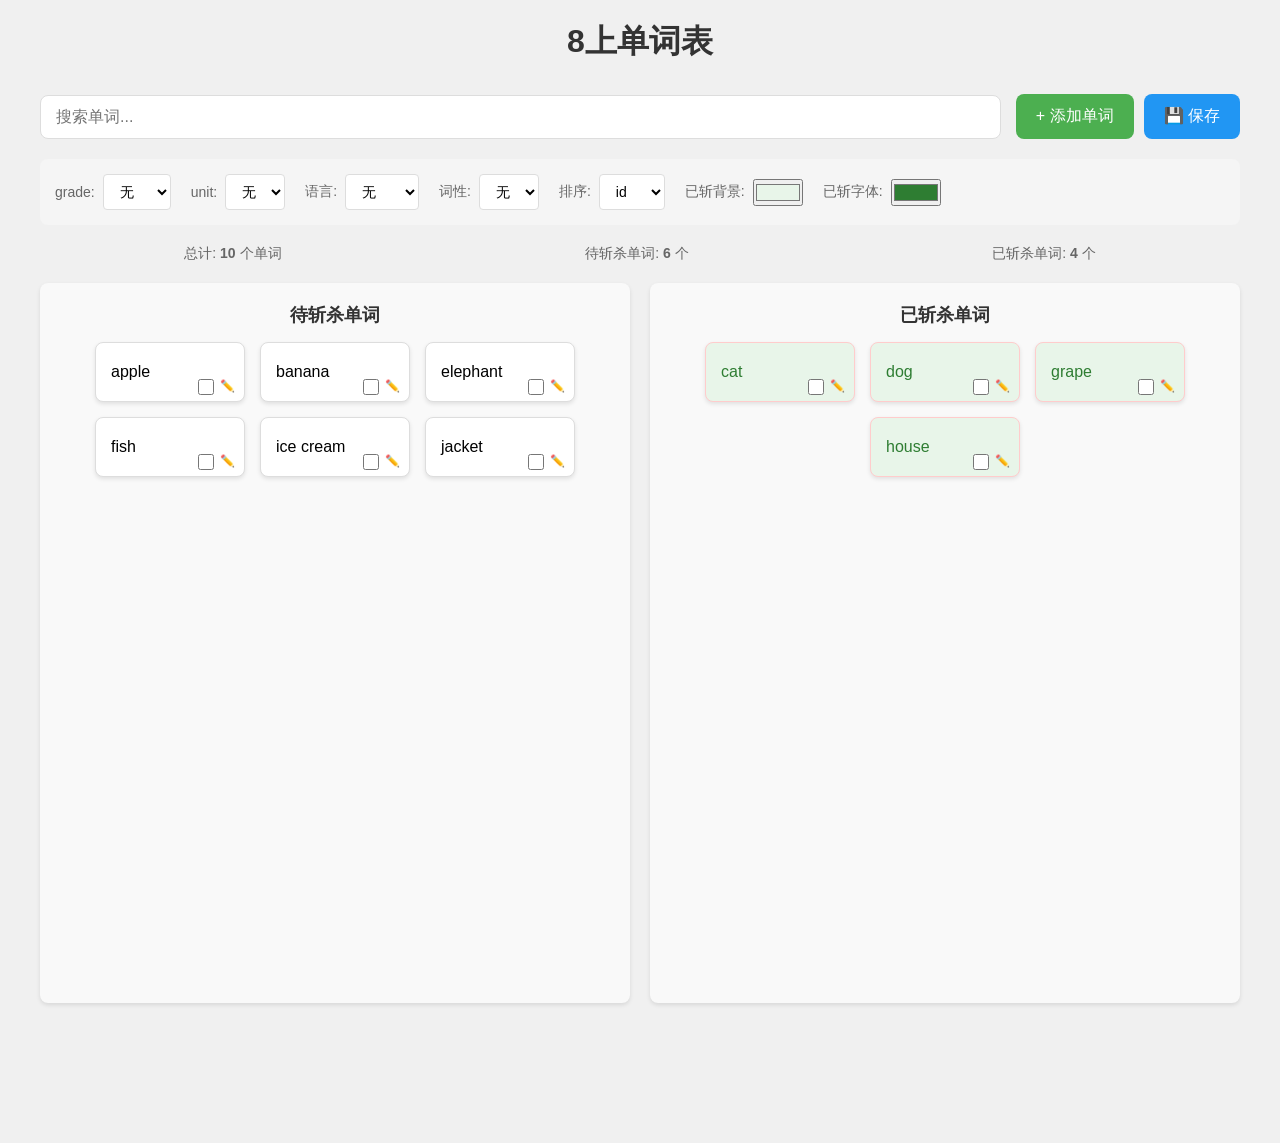
==== index.html @ 4c31b919 "feat: 增强单词管理功能并优化UI样式 扩展单词数据结构，添加年级、单元、词性等字段 实现单词编辑功能，添加表单验证和重复检查 优化卡片样式，添加编辑按钮和复选框功能 改进模态框布局，支持多字段输" ====
<!DOCTYPE html>
<html lang="zh-CN">
<head>
    <meta charset="UTF-8">
    <meta name="viewport" content="width=device-width, initial-scale=1.0">
    <title>8上单词表</title>
    <link rel="preload stylesheet" href="css/style.css" as="style">
</head>
<body>
    <div class="container">
        <h1>8上单词表</h1>
        
        <div class="controls">
            <div class="search-box">
                <input type="text" id="searchInput" placeholder="搜索单词..." onkeyup="searchWords()">
            </div>
            <div class="action-buttons">
                <button class="add-btn" onclick="showAddModal()">+ 添加单词</button>
                <button class="save-btn" onclick="saveChanges()">💾 保存</button>
            </div>
        </div>
        
        <div class="filter-controls">
            <div class="filter-group">
                <label for="gradeFilter">grade:</label>
                <select id="gradeFilter" onchange="applyFilters()">
                    <option value="">无</option>
                    <option value="7上">7上</option>
                    <option value="7下">7下</option>
                    <option value="8上">8上</option>
                    <option value="8下">8下</option>
                    <option value="9上">9上</option>
                    <option value="9下">9下</option>
                </select>
            </div>
            <div class="filter-group">
                <label for="unitFilter">unit:</label>
                <select id="unitFilter" onchange="applyFilters()">
                    <option value="">无</option>
                    <option value="1">1</option>
                    <option value="2">2</option>
                    <option value="3">3</option>
                    <option value="4">4</option>
                    <option value="5">5</option>
                    <option value="6">6</option>
                    <option value="7">7</option>
                    <option value="8">8</option>
                </select>
            </div>
            <div class="filter-group">
                <label for="languageFilter">语言:</label>
                <select id="languageFilter" onchange="applyFilters()">
                    <option value="">无</option>
                    <option value="english">英文</option>
                    <option value="meaning">释义</option>
                </select>
            </div>
            <div class="filter-group">
                <label for="posFilter">词性:</label>
                <select id="posFilter" onchange="applyFilters()">
                    <option value="">无</option>
                </select>
            </div>
            <div class="filter-group">
                <label for="sortFilter">排序:</label>
                <select id="sortFilter" onchange="applyFilters()">
                    <option value="id">id</option>
                    <option value="az">a-z</option>
                </select>
            </div>
            <div class="filter-group">
                <label for="killBgColor">已斩背景:</label>
                <input type="color" id="killBgColor" value="#e8f5e9" onchange="updateKillWordStyle()">
            </div>
            <div class="filter-group">
                <label for="killTextColor">已斩字体:</label>
                <input type="color" id="killTextColor" value="#2e7d32" onchange="updateKillWordStyle()">
            </div>
        </div>
        
        <div class="stats">
            <span>总计: <strong id="totalWords">0</strong> 个单词</span>
            <span>待斩杀单词: <strong id="normalWords">0</strong> 个</span>
            <span>已斩杀单词: <strong id="killWords">0</strong> 个</span>
        </div>
        
        <div class="word-container">
            <div class="word-section">
                <h2>待斩杀单词</h2>
                <div class="word-list" id="normalWordContainer">
                    <div class="loading">加载中...</div>
                </div>
            </div>
            <div class="word-section">
                <h2>已斩杀单词</h2>
                <div class="word-list" id="killWordContainer">
                    <div class="loading">加载中...</div>
                </div>
            </div>
        </div>
    </div>
    
    <div id="modal" class="modal">
        <div class="modal-content">
            <span class="close" onclick="closeModal()">&times;</span>
            <h2 id="modalTitle">添加单词</h2>
            <div class="form-group">
                <label for="wordInput">英文单词:</label>
                <input type="text" id="wordInput" placeholder="输入英文单词">
            </div>
            <div class="form-row">
                <div class="form-group">
                    <label for="gradeInput">grade:</label>
                    <select id="gradeInput">
                        <option value="7上" selected>7上</option>
                        <option value="7下">7下</option>
                        <option value="8上">8上</option>
                        <option value="8下">8下</option>
                        <option value="9上">9上</option>
                        <option value="9下">9下</option>
                    </select>
                </div>
                <div class="form-group">
                    <label for="unitInput">unit:</label>
                    <select id="unitInput">
                        <option value="1" selected>1</option>
                        <option value="2">2</option>
                        <option value="3">3</option>
                        <option value="4">4</option>
                        <option value="5">5</option>
                        <option value="6">6</option>
                        <option value="7">7</option>
                        <option value="8">8</option>
                    </select>
                </div>
                <div class="form-group">
                    <label for="posInput">词性:</label>
                    <input type="text" id="posInput" placeholder="输入词性（如n. v.）">
                </div>
            </div>
            <div class="form-row">
                <div class="form-group">
                    <label for="phoneticInput">音标:</label>
                    <input type="text" id="phoneticInput" placeholder="输入音标">
                </div>
            </div>
            <div class="form-group">
                <label for="meaningInput">释义:</label>
                <input type="text" id="meaningInput" placeholder="输入中文释义">
            </div>
            <div class="form-group">
                <label for="exampleInput">例句:</label>
                <textarea id="exampleInput" placeholder="输入例句，Shift+Enter换行" rows="3"></textarea>
            </div>
            <div class="form-group">
                <label for="relatedInput">联想词:</label>
                <input type="text" id="relatedInput" placeholder="输入联想词">
            </div>
            <div class="form-buttons">
                <button class="btn btn-cancel" onclick="closeModal()">取消</button>
                <button class="btn btn-save" onclick="saveWord()">保存</button>
            </div>
        </div>
    </div>

    <script src="js/main.js" defer></script>
    <div id="wordTooltip" class="word-tooltip">
        <div class="tooltip-content">
            <div class="tooltip-item">
                <strong>释义:</strong> <span id="tooltip-meaning"></span>
            </div>
            <div class="tooltip-item">
                <strong>词性:</strong> <span id="tooltip-pos"></span>
            </div>
            <div class="tooltip-item">
                <strong>音标:</strong> <span id="tooltip-phonetic"></span>
            </div>
            <div class="tooltip-item">
                <strong>例句:</strong> <span id="tooltip-example"></span>
            </div>
            <div class="tooltip-item">
                <strong>联想词:</strong> <span id="tooltip-related"></span>
            </div>
        </div>
    </div>
</body>
</html>
---- css/style.css ----
* {
    margin: 0;
    padding: 0;
    box-sizing: border-box;
}

body {
    font-family: Arial, sans-serif;
    background-color: #f0f0f0;
    padding: 20px;
}

.container {
    max-width: 1200px;
    margin: 0 auto;
}

h1 {
    text-align: center;
    margin-bottom: 30px;
    color: #333;
}

.controls {
    display: flex;
    justify-content: space-between;
    align-items: center;
    margin-bottom: 20px;
    gap: 15px;
    flex-wrap: wrap;
}

.action-buttons {
    display: flex;
    gap: 10px;
}

.save-btn {
    padding: 12px 20px;
    background-color: #2196F3;
    color: white;
    border: none;
    border-radius: 8px;
    cursor: pointer;
    font-size: 16px;
    font-weight: 500;
    transition: background-color 0.3s;
}

.save-btn:hover {
    background-color: #0b7dda;
}

.search-box {
    flex: 1;
}

.search-box input {
    width: 100%;
    padding: 12px 15px;
    border: 1px solid #ddd;
    border-radius: 8px;
    font-size: 16px;
    transition: border-color 0.3s;
}

.search-box input:focus {
    outline: none;
    border-color: #4CAF50;
}

.add-btn {
    padding: 12px 20px;
    background-color: #4CAF50;
    color: white;
    border: none;
    border-radius: 8px;
    cursor: pointer;
    font-size: 16px;
    font-weight: 500;
    transition: background-color 0.3s;
}

.add-btn:hover {
    background-color: #45a049;
}

.filter-controls {
    display: flex;
    gap: 20px;
    margin-bottom: 20px;
    padding: 15px;
    background-color: #f5f5f5;
    border-radius: 8px;
    flex-wrap: wrap;
}

.filter-group {
    display: flex;
    align-items: center;
    gap: 8px;
}

.filter-group label {
    font-size: 14px;
    color: #666;
    white-space: nowrap;
}

.filter-group select {
    padding: 8px 12px;
    border: 1px solid #ddd;
    border-radius: 4px;
    font-size: 14px;
    background-color: white;
    cursor: pointer;
}

.filter-group select:focus {
    outline: none;
    border-color: #4CAF50;
    box-shadow: 0 0 0 2px rgba(76, 175, 80, 0.2);
}

.stats {
    display: flex;
    justify-content: space-around;
    margin-bottom: 20px;
    color: #666;
    font-size: 14px;
    flex-wrap: wrap;
    gap: 15px;
}

.word-container {
    display: flex;
    gap: 20px;
    margin-bottom: 120px;
}

.word-section {
    flex: 1;
    min-width: 300px;
    background-color: #f9f9f9;
    border-radius: 8px;
    padding: 20px;
    box-shadow: 0 2px 4px rgba(0,0,0,0.1);
    min-height: 80vh;
}

#killWordContainer {
    /* height: 30px; */
}

.word-section h2 {
    text-align: center;
    margin-bottom: 15px;
    color: #333;
    font-size: 18px;
}

.word-list {
    display: flex;
    flex-wrap: wrap;
    gap: 15px;
    justify-content: center;
}

.word-card.kill-word {
    background-color: #dfabab;
    border: 1px solid #ffcccc;
}

.word-card.kill-word:hover {
    box-shadow: 0 4px 8px rgba(255, 100, 100, 0.2);
}

.word-card.checked-word {
    background-color: #f8d822;
}

.word-card {
    background-color: white;
    border: 1px solid #ddd;
    border-radius: 8px;
    padding: 20px 15px;
    box-shadow: 0 2px 4px rgba(0,0,0,0.1);
    font-size: 16px;
    font-weight: 500;
    transition: transform 0.2s, box-shadow 0.2s;
    display: flex;
    justify-content: space-between;
    align-items: center;
    min-width: 150px;
    cursor: grab;
    position: relative;
}

.edit-btn {
    position: absolute;
    top: 35px;
    right: 5px;
    font-size: 12px;
    cursor: pointer;
    color: #999;
    background: transparent;
    border-radius: 50%;
    padding: 2px 4px;
    transition: all 0.3s ease;
    line-height: 1;
    z-index: 10;
}

.edit-btn:hover {
    color: #4CAF50;
    transform: scale(1.1);
}

.check-box {
    position: absolute;
    top: 75%;
    right: 30px;
    transform: translateY(-50%);
    width: 16px;
    height: 16px;
    cursor: pointer;
    z-index: 10;
}

.word-card:active {
    cursor: grabbing;
}

.word-text {
    flex: 1;
    text-align: left;
}

.word-text.word-wrap {
    white-space: normal;
    word-wrap: break-word;
    max-width: 100%;
}

.word-card:hover {
    transform: translateY(-2px);
    box-shadow: 0 4px 8px rgba(0,0,0,0.15);
}

.word-text {
    flex: 1;
}

.word-actions {
    display: flex;
    gap: 5px;
}

.action-btn {
    border: none;
    background: none;
    cursor: pointer;
    font-size: 16px;
    padding: 5px;
    border-radius: 4px;
    transition: background-color 0.2s;
}

.edit-btn {
    color: #2196F3;
}

.edit-btn:hover {
    background-color: #e3f2fd;
}

.delete-btn {
    color: #f44336;
}

.delete-btn:hover {
    background-color: #ffebee;
}

.loading {
    text-align: center;
    padding: 40px;
    color: #666;
    font-size: 18px;
}

.error {
    text-align: center;
    padding: 40px;
    color: #f44336;
    font-size: 18px;
}

.no-data {
    text-align: center;
    padding: 40px;
    color: #666;
    font-size: 18px;
    width: 100%;
}

/* 模态框样式 */
.modal {
    display: none;
    position: fixed;
    z-index: 1000;
    left: 0;
    top: 0;
    width: 100%;
    height: 100%;
    background-color: rgba(0,0,0,0.5);
}

.modal-content {
    background-color: #fefefe;
    margin: 5% auto;
    padding: 20px;
    border: 1px solid #888;
    width: 90%;
    max-width: 600px;
    max-height: 90vh;
    overflow-y: auto;
    border-radius: 12px;
    position: relative;
    font-size: 14px;
    box-shadow: 0 4px 20px rgba(0,0,0,0.2);
}

.close {
    color: #aaa;
    float: right;
    font-size: 28px;
    font-weight: bold;
    cursor: pointer;
}

.close:hover {
    color: #000;
}

.modal-content h2 {
    margin-bottom: 20px;
    color: #333;
}

.form-group {
    margin-bottom: 15px;
}

.form-group label {
    display: block;
    margin-bottom: 6px;
    color: #333;
    font-weight: 500;
    font-size: 14px;
}

.form-group input {
    width: 100%;
    padding: 10px;
    border: 1px solid #ddd;
    border-radius: 6px;
    font-size: 14px;
    transition: border-color 0.3s;
}

.form-group select {
    width: 100%;
    padding: 10px;
    border: 1px solid #ddd;
    border-radius: 6px;
    font-size: 14px;
    transition: border-color 0.3s;
}

.form-row {
    display: flex;
    gap: 15px;
    margin-bottom: 15px;
}

.form-row .form-group {
    flex: 1;
    margin-bottom: 0;
}

.form-group input:focus {
    outline: none;
    border-color: #4CAF50;
}

.form-group textarea {
    width: 100%;
    padding: 10px;
    border: 1px solid #ddd;
    border-radius: 6px;
    font-size: 14px;
    resize: vertical;
    min-height: 80px;
    transition: border-color 0.3s;
}

.form-group textarea:focus {
    outline: none;
    border-color: #4CAF50;
}

.form-buttons {
    display: flex;
    gap: 10px;
    justify-content: flex-end;
}

.btn {
    padding: 10px 20px;
    border: none;
    border-radius: 8px;
    cursor: pointer;
    font-size: 16px;
    font-weight: 500;
    transition: background-color 0.3s;
}

.btn-cancel {
    background-color: #9e9e9e;
    color: white;
}

.btn-cancel:hover {
    background-color: #757575;
}

.btn-save {
    background-color: #4CAF50;
    color: white;
}

.btn-save:hover {
    background-color: #45a049;
}

/* 单词浮动框样式 */
.word-tooltip {
    position: fixed;
    z-index: 10000;
    background-color: white;
    border: 1px solid #ddd;
    border-radius: 8px;
    padding: 15px;
    box-shadow: 0 4px 20px rgba(0,0,0,0.2);
    display: none;
    max-width: 360px;
    font-size: 16px;
}

.word-tooltip .tooltip-content {
    display: flex;
    flex-direction: column;
    gap: 8px;
}

.word-tooltip .tooltip-item {
    display: flex;
    gap: 5px;
}

.word-tooltip .tooltip-item strong {
    color: #333;
    min-width: 50px;
}

.word-tooltip .tooltip-item span {
    color: #666;
    flex: 1;
    white-space: pre-wrap;
    word-wrap: break-word;
    align-content: end;
}

/* 响应式设计 */
@media (max-width: 768px) {
    .controls {
        flex-direction: column;
    }
    
    .search-box {
        width: 100%;
    }
    
    .add-btn {
        width: 100%;
    }
    
    .word-card {
        min-width: 100%;
    }
    
    .word-container {
        flex-direction: column;
    }
    
    .word-section {
        width: 100%;
    }
}
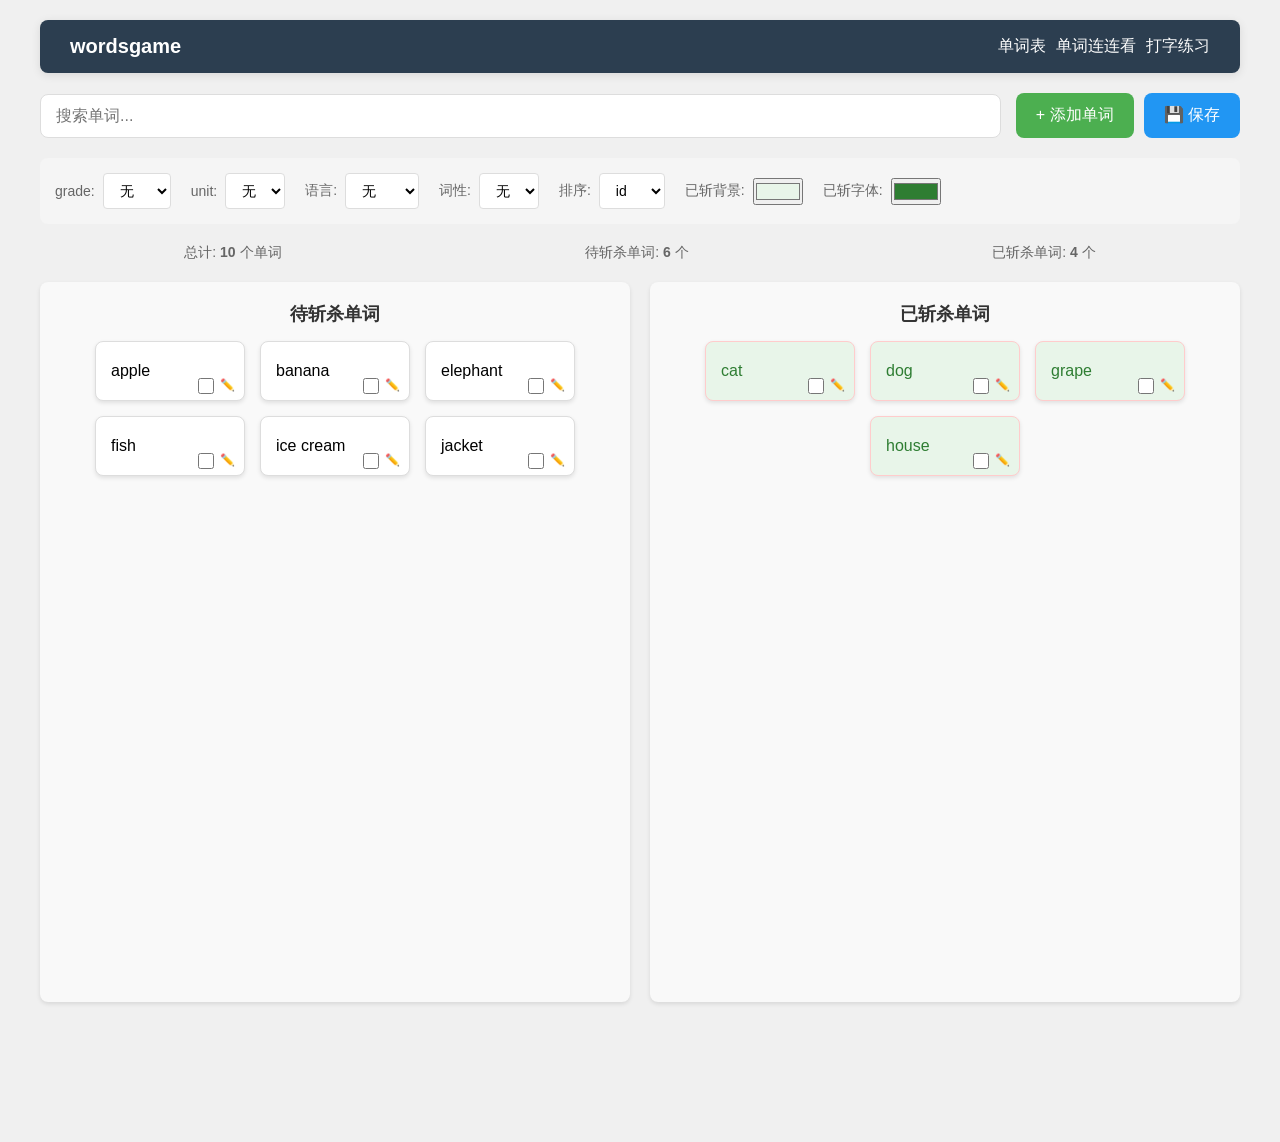
==== commit 01a5e118: "feat: 添加单词连连看游戏和导航栏功能 - 新增单词连连看游戏页面和功能 - 添加导航栏组件实现页面间跳转 - 更新样式表支持导航栏和游戏界面 - 扩展后端路由支持新页面访问" ====
--- a/index.html
+++ b/index.html
@@ -3,12 +3,22 @@
 <head>
     <meta charset="UTF-8">
     <meta name="viewport" content="width=device-width, initial-scale=1.0">
-    <title>8上单词表</title>
-    <link rel="preload stylesheet" href="css/style.css" as="style">
+    <title>单词表</title>
+    <link rel="stylesheet" href="css/style.css">
 </head>
 <body>
     <div class="container">
-        <h1>8上单词表</h1>
+        <div class="nav">
+            <div class="tab-logo">
+                <a href="index.html" class="tab active">wordsgame</a>
+            </div>
+            <div class="tab-container">
+                <a href="index.html" class="tab active">单词表</a>
+                <a href="wordgame.html" class="tab">单词连连看</a>
+                <a href="typing.html" class="tab">打字练习</a>
+            </div>
+        </div>
+        
         
         <div class="controls">
             <div class="search-box">
--- a/css/style.css
+++ b/css/style.css
@@ -13,6 +13,41 @@
 .container {
     max-width: 1200px;
     margin: 0 auto;
+}
+
+/* 导航栏样式 */
+.nav {
+    display: flex;
+    justify-content: space-between;
+    align-items: center;
+    background-color: #2c3e50;
+    padding: 15px 30px;
+    border-radius: 8px;
+    margin-bottom: 20px;
+    box-shadow: 0 2px 10px rgba(0, 0, 0, 0.1);
+}
+
+.tab-logo .tab {
+    font-size: 20px;
+    font-weight: bold;
+    color: #fff;
+    text-decoration: none;
+}
+
+
+.tab-container {
+    display: flex;
+    gap: 10px;
+}
+
+.tab {
+    color: #fff;
+    font-size: 16px;
+    text-decoration: none;
+}
+
+.tab:hover {
+    color: rgb(255, 212, 119);
 }
 
 h1 {
@@ -507,4 +542,14 @@
     .word-section {
         width: 100%;
     }
+    
+    .nav {
+        flex-direction: column;
+        gap: 15px;
+    }
+    
+    .tab-container {
+        flex-wrap: wrap;
+        justify-content: center;
+    }
 }
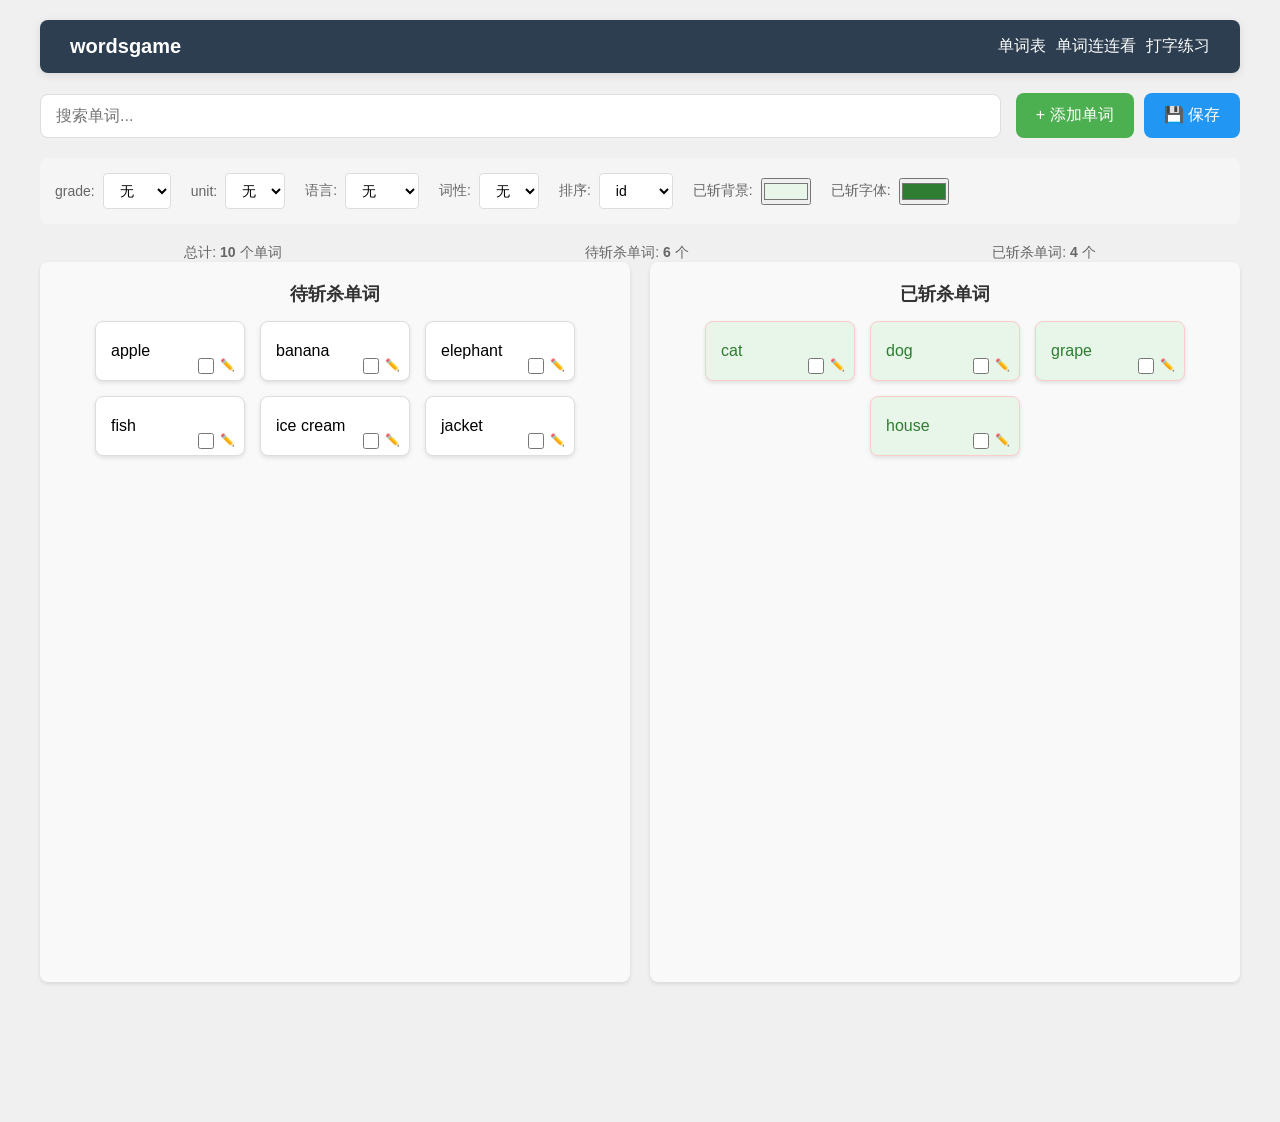
==== commit b6fbec32: "feat: 添加打字练习游戏功能并优化单词连连看 新增打字练习游戏页面和功能，包括单词填空、词形还原和例句展示 优化单词连连看游戏的计时功能、去重逻辑和单元切换机制 添加多种音效文件支持不同操作反馈 " ====
--- a/index.html
+++ b/index.html
@@ -69,12 +69,21 @@
                 <label for="posFilter">词性:</label>
                 <select id="posFilter" onchange="applyFilters()">
                     <option value="">无</option>
+                    <option value="n.">n.</option>
+                    <option value="v.">v.</option>
+                    <option value="adj.">adj.</option>
+                    <option value="adv.">adv.</option>
+                    <option value="prep.">prep.</option>
+                    <option value="conj.">conj.</option>
+                    <option value="pron.">pron.</option>
+                    <option value="interj.">interj.</option>
                 </select>
             </div>
             <div class="filter-group">
                 <label for="sortFilter">排序:</label>
                 <select id="sortFilter" onchange="applyFilters()">
-                    <option value="id">id</option>
+                    <option value="id" selected>id</option>
+                    <option value="random">随机</option>
                     <option value="az">a-z</option>
                 </select>
             </div>
--- a/css/style.css
+++ b/css/style.css
@@ -56,6 +56,104 @@
     color: #333;
 }
 
+/* 单词释义容器 */
+.word-meaning-container {
+    text-align: center;
+    margin-bottom: 40px;
+    padding: 20px;
+}
+
+.word-meaning {
+    display: inline-block;
+    background-color: #fff;
+    padding: 15px 30px;
+    border-radius: 8px;
+    box-shadow: 0 2px 10px rgba(0, 0, 0, 0.1);
+    font-size: 18px;
+    color: #333;
+    cursor: pointer;
+    transition: all 0.3s ease;
+}
+
+.word-meaning:hover {
+    box-shadow: 0 4px 20px rgba(0, 0, 0, 0.15);
+}
+
+/* 例句容器 */
+.sentence-container {
+    text-align: center;
+    padding: 20px;
+}
+
+.sentence {
+    font-size: 24px;
+    color: #333;
+    line-height: 1.6;
+}
+
+/* 填空输入框 */
+.blank {
+    display: inline-block;
+    width: 160px;
+    height: 60px;
+    margin: 0 10px;
+    padding: 0 10px;
+    border: 2px solid #ddd;
+    border-radius: 8px;
+    font-size: 24px;
+    text-align: center;
+    outline: none;
+    transition: all 0.3s ease;
+}
+
+.blank:focus {
+    border-color: #2196F3;
+}
+
+.blank.correct {
+    border-color: #4CAF50;
+    background-color: #c8e6c9;
+    color: #2e7d32;
+}
+
+/* 单词浮动框样式 */
+.word-tooltip {
+    position: fixed;
+    z-index: 10000;
+    background-color: white;
+    border: 1px solid #ddd;
+    border-radius: 8px;
+    padding: 15px;
+    box-shadow: 0 4px 20px rgba(0,0,0,0.2);
+    display: none;
+    max-width: 360px;
+    font-size: 16px;
+}
+
+.word-tooltip .tooltip-content {
+    display: flex;
+    flex-direction: column;
+    gap: 8px;
+}
+
+.word-tooltip .tooltip-item {
+    display: flex;
+    gap: 5px;
+}
+
+.word-tooltip .tooltip-item strong {
+    color: #333;
+    min-width: 50px;
+}
+
+.word-tooltip .tooltip-item span {
+    color: #666;
+    flex: 1;
+    white-space: pre-wrap;
+    word-wrap: break-word;
+    align-content: end;
+}
+
 .controls {
     display: flex;
     justify-content: space-between;
@@ -160,12 +258,27 @@
 .stats {
     display: flex;
     justify-content: space-around;
-    margin-bottom: 20px;
+    align-content: center;
     color: #666;
     font-size: 14px;
     flex-wrap: wrap;
     gap: 15px;
-}
+    align-items: center;
+}
+
+.stats button {
+    padding: 8px;
+    border: 1px solid #ccc;
+    border-radius: 5px;
+    background-color: white;
+    cursor: pointer;
+    transition: background-color 0.3s;
+}
+
+.stats button:hover {
+    background-color: #f5f5f5; 
+}
+
 
 .word-container {
     display: flex;
@@ -552,4 +665,18 @@
         flex-wrap: wrap;
         justify-content: center;
     }
+}
+
+
+
+.blank.error {
+    border-color: #f44336;
+    background-color: #ffcdd2;
+    animation: shake 0.5s;
+}
+
+@keyframes shake {
+    0%, 100% { transform: translateX(0); }
+    25% { transform: translateX(-5px); }
+    75% { transform: translateX(5px); }
 }
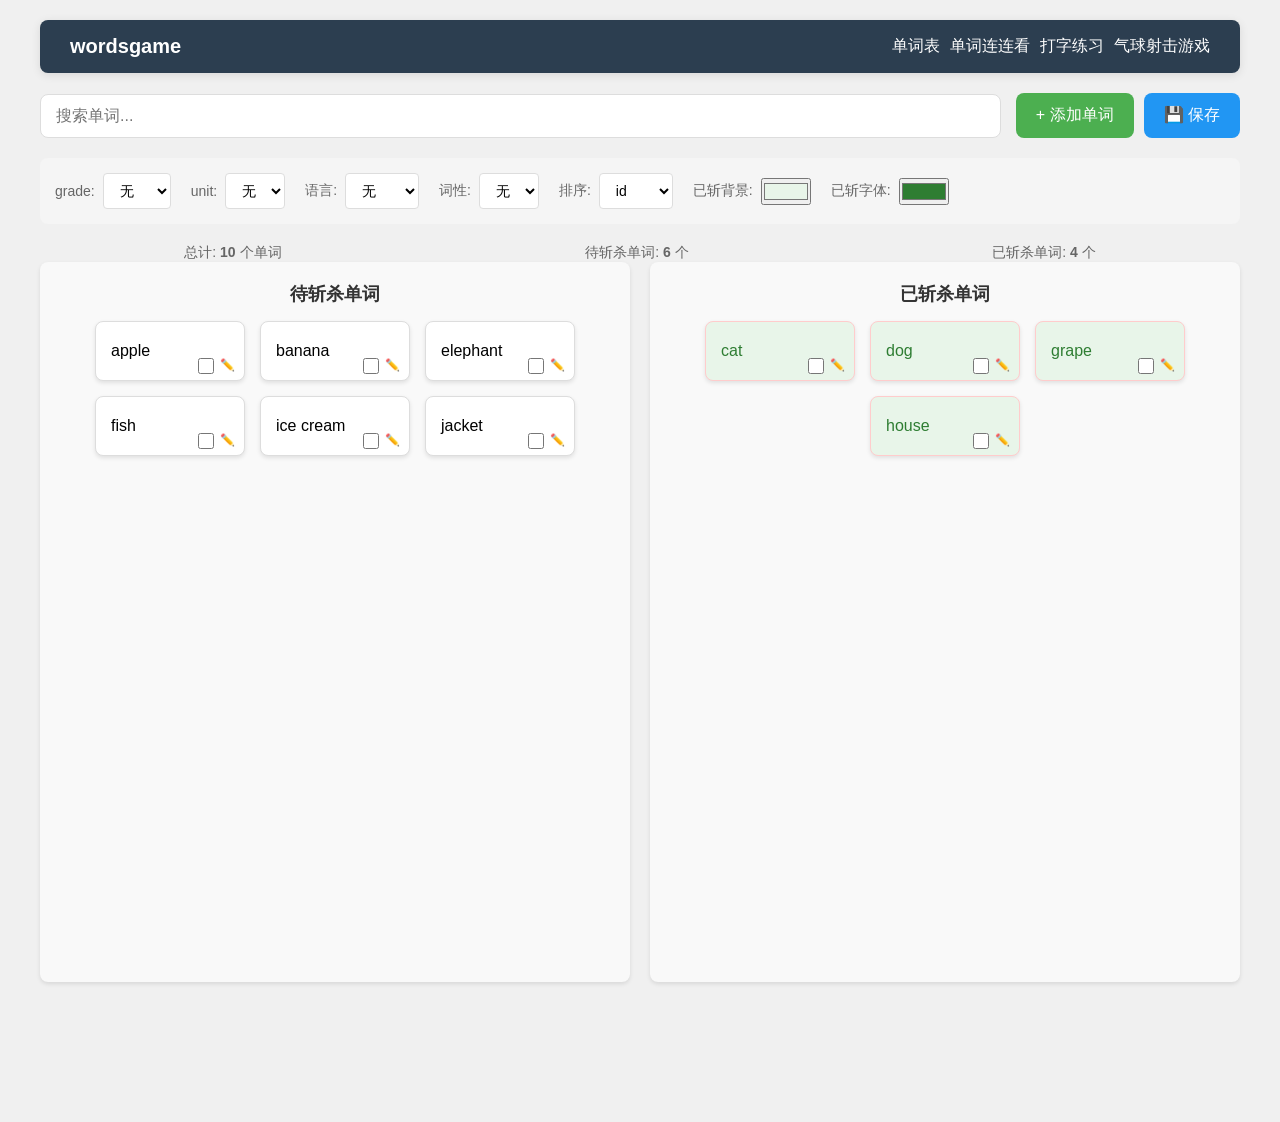
==== commit 049f7103: "feat(游戏): 添加气球射击游戏功能 添加气球射击游戏页面及相关资源文件 - 新增balloongame.html页面 - 添加balloon.css样式文件 - 实现balloon.js游戏逻辑" ====
--- a/index.html
+++ b/index.html
@@ -16,6 +16,7 @@
                 <a href="index.html" class="tab active">单词表</a>
                 <a href="wordgame.html" class="tab">单词连连看</a>
                 <a href="typing.html" class="tab">打字练习</a>
+                 <a href="balloongame.html" class="tab">气球射击游戏</a>
             </div>
         </div>
         
--- a/css/style.css
+++ b/css/style.css
@@ -86,7 +86,7 @@
 }
 
 .sentence {
-    font-size: 24px;
+    font-size: 32px;
     color: #333;
     line-height: 1.6;
 }
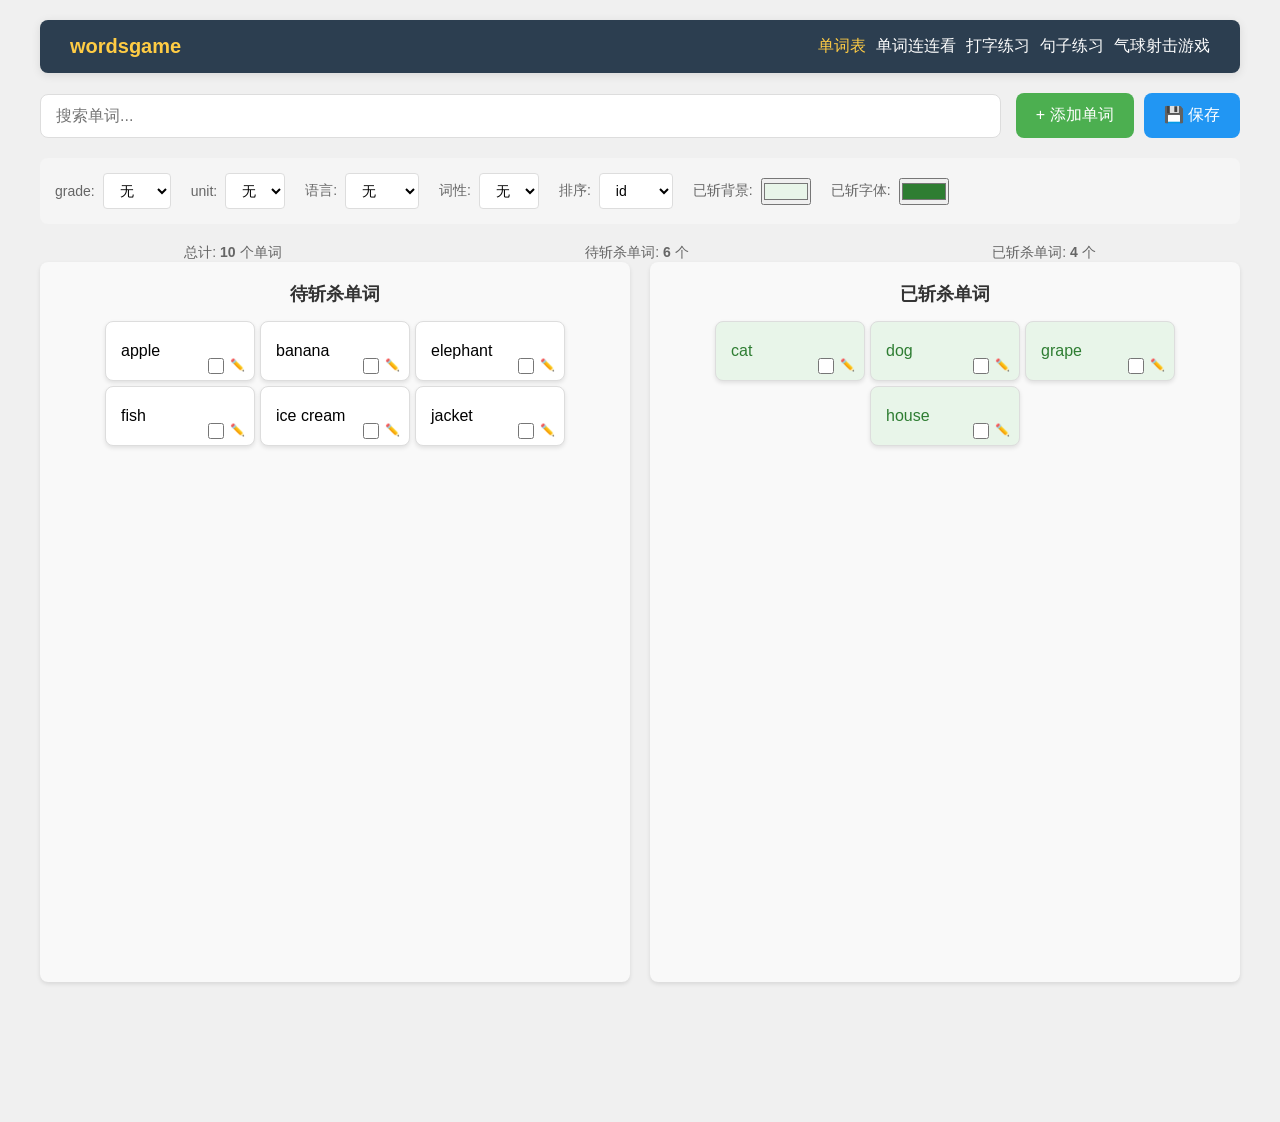
==== commit 7d248790: "feat(单词连连看): 添加单词发音功能并优化筛选逻辑 添加Web Speech API实现单词发音功能，优化kill筛选器为"未斩/已斩/全部"选项 重构单词筛选逻辑，支持随机排序，添加发音视觉反" ====
--- a/index.html
+++ b/index.html
@@ -16,7 +16,8 @@
                 <a href="index.html" class="tab active">单词表</a>
                 <a href="wordgame.html" class="tab">单词连连看</a>
                 <a href="typing.html" class="tab">打字练习</a>
-                 <a href="balloongame.html" class="tab">气球射击游戏</a>
+                <a href="sentence.html" class="tab">句子练习</a>
+                <a href="balloongame.html" class="tab">气球射击游戏</a>
             </div>
         </div>
         
--- a/css/style.css
+++ b/css/style.css
@@ -44,6 +44,10 @@
     color: #fff;
     font-size: 16px;
     text-decoration: none;
+}
+
+.tab.active {
+    color: #ffcc44; 
 }
 
 .tab:hover {
@@ -288,7 +292,7 @@
 
 .word-section {
     flex: 1;
-    min-width: 300px;
+    min-width: 575px;
     background-color: #f9f9f9;
     border-radius: 8px;
     padding: 20px;
@@ -310,13 +314,13 @@
 .word-list {
     display: flex;
     flex-wrap: wrap;
-    gap: 15px;
+    gap: 5px;
     justify-content: center;
 }
 
 .word-card.kill-word {
     background-color: #dfabab;
-    border: 1px solid #ffcccc;
+    border: 1px solid #ddd;
 }
 
 .word-card.kill-word:hover {
@@ -340,9 +344,31 @@
     justify-content: space-between;
     align-items: center;
     min-width: 150px;
-    cursor: grab;
+    cursor: pointer;
     position: relative;
 }
+
+.word-card.full-width {
+    min-width: 100%;
+    max-width: 100%;
+    margin: 5px 0;
+}
+
+.word-card.checked {
+    background-color: #ffeb3b;
+    border-color: #fbc02d;
+}
+
+/* 已斩杀文章的黄色背景样式 */
+.killed-article {
+    background-color: #fff9c4 !important;
+    border-color: #ffd54f !important;
+}
+
+.killed-article:hover {
+    background-color: #fff59d !important;
+}
+
 
 .edit-btn {
     position: absolute;
@@ -679,4 +705,98 @@
     0%, 100% { transform: translateX(0); }
     25% { transform: translateX(-5px); }
     75% { transform: translateX(5px); }
-}+}
+
+/* 文章内容区域样式 */
+.article-content {
+    padding: 20px;
+    line-height: 2;
+    font-size: 18px;
+}
+
+.article-content h3 {
+    margin-bottom: 20px;
+    color: #333;
+    font-size: 24px;
+    text-align: center;
+}
+
+.english-content {
+    color: #333;
+    margin-bottom: 20px;
+}
+
+.chinese-content {
+    color: #666;
+    margin-top: 15px;
+}
+
+/* 句子行样式 - 每句话一行，自动折行 */
+.sentence-line {
+    line-height: 1.2;
+    word-wrap: break-word;
+    overflow-wrap: break-word;
+    white-space: pre-wrap;
+    margin-bottom: 20px;
+}
+
+.sentence-line:last-child {
+    margin-bottom: 0;
+}
+
+/* 可点击单词样式 */
+.clickable-word {
+    display: inline-block;
+    padding: 2px 6px;
+    cursor: pointer;
+    position: relative;
+}
+
+.clickable-word:hover {
+    color: #2196F3;
+}
+
+.clickable-word:active {
+    background-color: #bbdefb;
+    transform: scale(0.98);
+}
+
+/* 单词激活状态 - 点击后变色 */
+.clickable-word.word-active {
+    color: #000000 !important;
+    font-weight: bold;
+}
+
+
+/* 单词翻译显示样式 - 在单词正下方 */
+.word-translation {
+    display: block;
+    color: #f74e00;
+    font-size: 14px;
+    position: absolute;
+    top: 100%;
+    left: 50%;
+    transform: translateX(-50%);
+    z-index: 1000;
+    white-space: nowrap;
+    min-width: 60px;
+    text-align: center;
+}
+
+@keyframes fadeIn {
+    from {
+        opacity: 0;
+        transform: translateX(-50%) translateY(-5px);
+    }
+    to {
+        opacity: 1;
+        transform: translateX(-50%) translateY(0);
+    }
+}
+
+.no-data {
+    text-align: center;
+    padding: 40px;
+    color: #999;
+    font-style: italic;
+}
